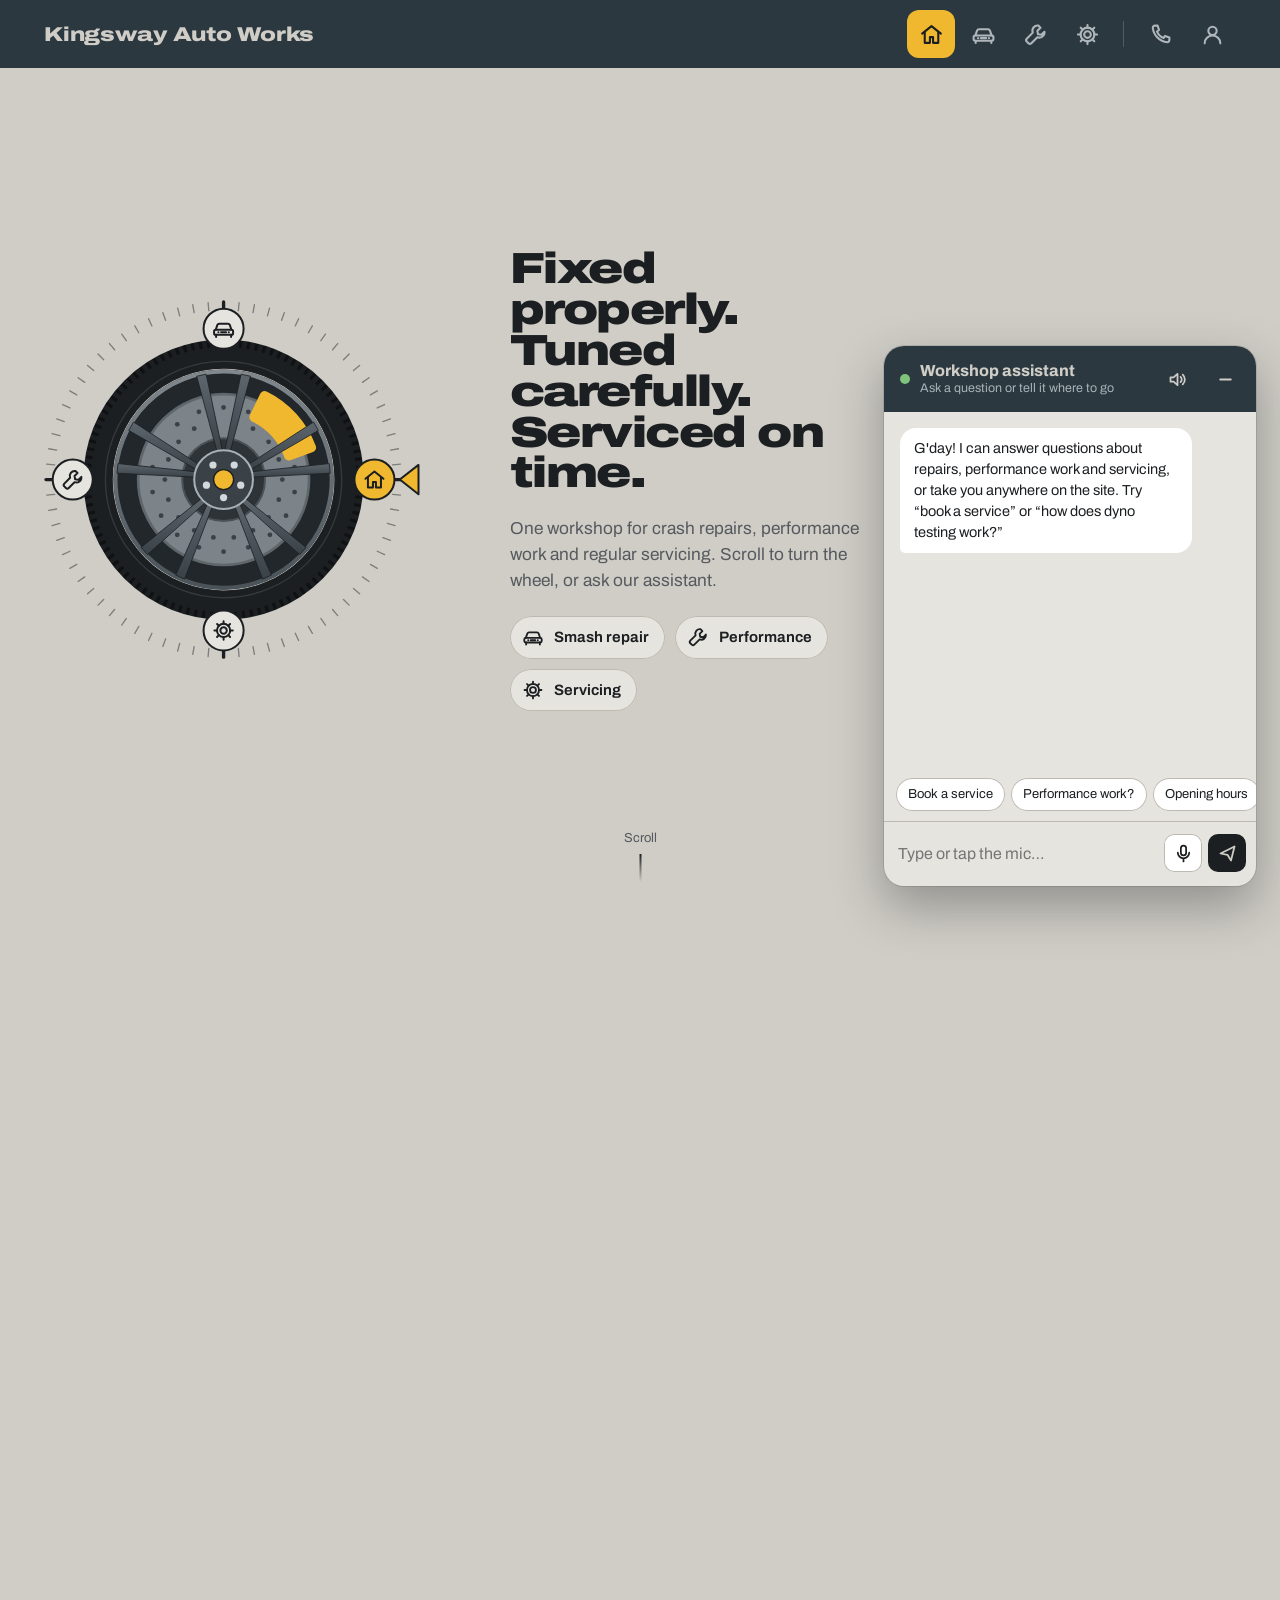
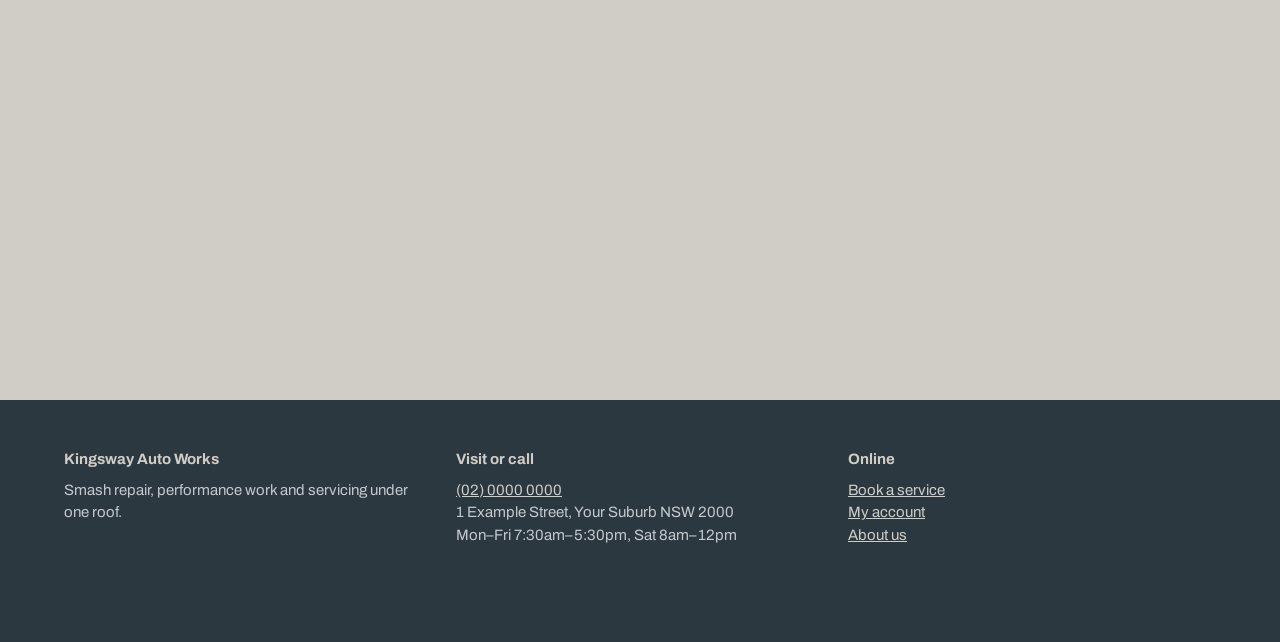
==== index.html @ 2e34a200 "Add files via upload" ====
<!doctype html>
<html lang="en" class="snap">
<head>
<meta charset="utf-8">
<meta name="viewport" content="width=device-width, initial-scale=1, viewport-fit=cover">
<title>Kingsway Auto Works</title>
<meta name="description" content="Smash repair, performance work and servicing.">
<link rel="preconnect" href="https://fonts.googleapis.com">
<link rel="preconnect" href="https://fonts.gstatic.com" crossorigin>
<link href="https://fonts.googleapis.com/css2?family=Archivo:wdth,wght@62..125,400..900&display=swap" rel="stylesheet">
<link rel="stylesheet" href="/styles.css">
</head>
<body data-page="home" data-phone="+61200000000">
<svg width="0" height="0" style="position:absolute" aria-hidden="true">
  <symbol id="i-house" viewBox="0 0 24 24"><path d="M3 11.2 12 4l9 7.2" fill="none" stroke="currentColor" stroke-width="2" stroke-linecap="round" stroke-linejoin="round"/><path d="M5.5 9.5V20h5v-5.5h3V20h5V9.5" fill="none" stroke="currentColor" stroke-width="2" stroke-linejoin="round"/></symbol>
  <symbol id="i-car" viewBox="0 0 24 24"><path d="M4 13.5 5.8 8.2A2 2 0 0 1 7.7 7h8.6a2 2 0 0 1 1.9 1.2L20 13.5" fill="none" stroke="currentColor" stroke-width="2" stroke-linejoin="round"/><rect x="2.5" y="13" width="19" height="5" rx="1.6" fill="none" stroke="currentColor" stroke-width="2"/><circle cx="6.8" cy="15.5" r="1.1" fill="currentColor"/><circle cx="17.2" cy="15.5" r="1.1" fill="currentColor"/><path d="M4.5 18v2.2M19.5 18v2.2M9.5 15.5h5" stroke="currentColor" stroke-width="2" stroke-linecap="round"/></symbol>
  <symbol id="i-wrench" viewBox="0 0 24 24"><path d="M14.7 3.4a5 5 0 0 0-5.3 6.8L3.6 16a2 2 0 0 0 0 2.8l1.6 1.6a2 2 0 0 0 2.8 0l5.8-5.8a5 5 0 0 0 6.8-5.3l-3 3-3.2-.6-.6-3.2 3-3Z" fill="none" stroke="currentColor" stroke-width="2" stroke-linejoin="round"/></symbol>
  <symbol id="i-gear" viewBox="0 0 24 24"><circle cx="12" cy="12" r="3.2" fill="none" stroke="currentColor" stroke-width="2"/><path d="M12 2.8v2.6M12 18.6v2.6M21.2 12h-2.6M5.4 12H2.8M18.5 5.5l-1.8 1.8M7.3 16.7l-1.8 1.8M18.5 18.5l-1.8-1.8M7.3 7.3 5.5 5.5" stroke="currentColor" stroke-width="2" stroke-linecap="round"/><circle cx="12" cy="12" r="6.6" fill="none" stroke="currentColor" stroke-width="2"/></symbol>
  <symbol id="i-phone" viewBox="0 0 24 24"><path d="M6.6 3.5h2.6l1.4 4.2-2 1.4a11 11 0 0 0 6.3 6.3l1.4-2 4.2 1.4v2.6a2 2 0 0 1-2 2A15.5 15.5 0 0 1 4.6 5.5a2 2 0 0 1 2-2Z" fill="none" stroke="currentColor" stroke-width="2" stroke-linejoin="round"/></symbol>
  <symbol id="i-user" viewBox="0 0 24 24"><circle cx="12" cy="8.5" r="4" fill="none" stroke="currentColor" stroke-width="2"/><path d="M4.5 20.5a7.5 7.5 0 0 1 15 0" fill="none" stroke="currentColor" stroke-width="2" stroke-linecap="round"/></symbol>
  <symbol id="i-chat" viewBox="0 0 24 24"><path d="M4 5.5h16v10H9.5L5 19.5v-4H4z" fill="none" stroke="currentColor" stroke-width="2" stroke-linejoin="round"/></symbol>
  <symbol id="i-mic" viewBox="0 0 24 24"><rect x="9" y="3" width="6" height="11" rx="3" fill="none" stroke="currentColor" stroke-width="2"/><path d="M5.5 11a6.5 6.5 0 0 0 13 0M12 17.5V21" fill="none" stroke="currentColor" stroke-width="2" stroke-linecap="round"/></symbol>
  <symbol id="i-send" viewBox="0 0 24 24"><path d="M4 12 20 4l-4 16-4-6.5z" fill="none" stroke="currentColor" stroke-width="2" stroke-linejoin="round"/></symbol>
  <symbol id="i-speaker" viewBox="0 0 24 24"><path d="M4 9.5h3.5L12 5.5v13l-4.5-4H4z" fill="none" stroke="currentColor" stroke-width="2" stroke-linejoin="round"/><path class="waves" d="M15.5 9a4 4 0 0 1 0 6M18 6.5a7.5 7.5 0 0 1 0 11" fill="none" stroke="currentColor" stroke-width="2" stroke-linecap="round"/></symbol>
  <symbol id="i-min" viewBox="0 0 24 24"><path d="M6 12h12" stroke="currentColor" stroke-width="2.2" stroke-linecap="round"/></symbol>
</svg>
<header class="ribbon">
  <a class="brand" href="/">Kingsway<span class="brand-rest"> Auto Works</span></a>
  <nav aria-label="Main">
    <a href="/" class="active" aria-current="page" aria-label="Home"><svg><use href="#i-house"/></svg><span class="tip">Home</span></a>
    <a href="/services" aria-label="Services"><svg><use href="#i-car"/></svg><span class="tip">Services</span></a>
    <a href="/performance" aria-label="Performance"><svg><use href="#i-wrench"/></svg><span class="tip">Performance</span></a>
    <a href="/servicing" aria-label="Servicing"><svg><use href="#i-gear"/></svg><span class="tip">Servicing</span></a>
    <span class="sep" aria-hidden="true"></span>
    <a href="/about" aria-label="About us"><svg><use href="#i-phone"/></svg><span class="tip">About us</span></a>
    <a href="/account" aria-label="My account"><svg><use href="#i-user"/></svg><span class="tip">My account</span></a>
  </nav>
</header>
<main>
  <section class="track" id="track" aria-label="What we do">
    <span class="anchor" id="home" style="top:0"></span>
    <span class="anchor" id="smash" style="top:100vh"></span>
    <span class="anchor" id="performance" style="top:200vh"></span>
    <span class="anchor" id="servicing" style="top:300vh"></span>

    <div class="stage">
      <div class="wheel-wrap">
        <svg class="wheel" id="wheel" viewBox="-148 -148 296 296" role="img" aria-label="Service wheel">
          <defs>
            <linearGradient id="spokeG" x1="0" y1="-1" x2="0" y2="1">
              <stop offset="0" stop-color="#9aa3aa"/><stop offset=".5" stop-color="#5d666d"/><stop offset="1" stop-color="#3a4248"/>
            </linearGradient>
            <linearGradient id="lipG" x1="0" y1="-1" x2="0" y2="1">
              <stop offset="0" stop-color="#b7bec4"/><stop offset="1" stop-color="#4a5359"/>
            </linearGradient>
          </defs>
          <g id="wheel-back"></g>
          <g id="caliper"></g>
          <g id="wheel-front"></g>
          <path d="M146 -11 L132 0 L146 11 Z" class="pointer"/>
        </svg>
      </div>

      <div class="panels">
        <article class="panel" data-key="home">
          <h1>Fixed properly.<br>Tuned carefully.<br>Serviced on time.</h1>
          <p class="lede">One workshop for crash repairs, performance work and regular servicing. Scroll to turn the wheel, or ask our assistant.</p>
          <div class="quick">
            <a href="#smash"><svg><use href="#i-car"/></svg><span>Smash repair</span></a>
            <a href="#performance"><svg><use href="#i-wrench"/></svg><span>Performance</span></a>
            <a href="#servicing"><svg><use href="#i-gear"/></svg><span>Servicing</span></a>
          </div>
        </article>

        <article class="panel" data-key="smash">
          <h2>Smash repair</h2>
          <p class="lede">From car-park scrapes to major collisions, we return your car to its pre-accident condition and deal with your insurer for you.</p>
          <ul class="features">
            <li>Panel beating and dent removal</li>
            <li>Computer-matched paint</li>
            <li>Chassis measuring and straightening</li>
            <li>Insurance and private claims</li>
          </ul>
          <div class="actions">
            <a class="btn" href="/services">See all services</a>
            <button class="btn ghost" data-ask="I need a smash repair quote. What do you need from me?">Get a repair quote</button>
          </div>
        </article>

        <article class="panel" data-key="performance">
          <h2>Performance</h2>
          <p class="lede">Measured gains, not guesswork. Every build is planned around how you drive and checked on the dyno before it leaves.</p>
          <ul class="features">
            <li>Dyno testing and tuning</li>
            <li>Staged build upgrades</li>
            <li>Suspension and brake packages</li>
            <li>Diagnosis and parts repair</li>
          </ul>
          <div class="actions">
            <a class="btn" href="/performance">How we work</a>
            <button class="btn ghost" data-ask="I'd like to plan a performance upgrade. Where should I start?">Plan an upgrade</button>
          </div>
        </article>

        <article class="panel" data-key="servicing">
          <h2>Servicing</h2>
          <p class="lede">Logbook and general servicing that keeps your warranty intact. Book online and we'll keep track of when your next one is due.</p>
          <ul class="features">
            <li>Logbook, basic and major services</li>
            <li>Brakes, tyres and suspension</li>
            <li>Fault scans and service resets</li>
            <li>Reminders for your next service</li>
          </ul>
          <div class="actions">
            <a class="btn" href="/account#book">Book a service</a>
            <a class="btn ghost" href="/servicing">What's included</a>
          </div>
        </article>
      </div>

      <p class="scroll-hint" aria-hidden="true">Scroll</p>
    </div>
  </section>
</main>
<footer class="site-foot">
  <div><strong>Kingsway Auto Works</strong>Smash repair, performance work and servicing under one roof.</div>
  <div><strong>Visit or call</strong><a href="tel:+61200000000">(02) 0000 0000</a><br>1 Example Street, Your Suburb NSW 2000<br>Mon–Fri 7:30am–5:30pm, Sat 8am–12pm</div>
  <div><strong>Online</strong><a href="/account#book">Book a service</a><br><a href="/account">My account</a><br><a href="/about">About us</a></div>
</footer>

<div id="assistant" class="assistant">
  <button class="launcher" type="button" aria-label="Open assistant"><svg><use href="#i-chat"/></svg></button>
  <section class="chat" aria-label="Workshop assistant" role="dialog">
    <header class="chat-head">
      <span class="status" aria-hidden="true"></span>
      <div class="chat-title"><strong>Workshop assistant</strong><span>Ask a question or tell it where to go</span></div>
      <button class="icon-btn voice" type="button" aria-pressed="false" aria-label="Read replies aloud"><svg><use href="#i-speaker"/></svg></button>
      <button class="icon-btn minimise" type="button" aria-label="Minimise assistant"><svg><use href="#i-min"/></svg></button>
    </header>
    <div class="log" aria-live="polite"></div>
    <div class="chips">
      <button type="button" data-ask="Book me a service">Book a service</button>
      <button type="button" data-ask="What performance work do you do?">Performance work?</button>
      <button type="button" data-ask="What are your opening hours?">Opening hours</button>
    </div>
    <form class="composer" autocomplete="off">
      <input name="q" type="text" placeholder="Type or tap the mic…" aria-label="Message">
      <button class="icon-btn mic" type="button" aria-label="Speak"><svg><use href="#i-mic"/></svg></button>
      <button class="icon-btn send" type="submit" aria-label="Send"><svg><use href="#i-send"/></svg></button>
    </form>
  </section>
</div>
<script src="/app.js" defer></script>
</body>
</html>
---- styles.css ----
:root{
  --primer:#cfcdc6;      /* page: primer grey */
  --primer-2:#bdbab2;    /* rules, quiet surfaces */
  --sheet:#e6e4de;       /* raised surfaces */
  --ink:#1c1f22;         /* text, tyres */
  --steel:#2b3840;       /* ribbon, headers */
  --signal:#f0b82e;      /* the one accent: caliper yellow */
  --muted:#565a5e;
  --ribbon-h:68px;
  --gutter:clamp(18px,5vw,80px);
  --font:"Archivo","Helvetica Neue",Arial,sans-serif;
}
*{box-sizing:border-box;margin:0;padding:0}
html{scroll-behavior:smooth;background:var(--primer)}
html.snap{scroll-snap-type:y proximity}
body{font-family:var(--font);font-variation-settings:"wdth" 100;color:var(--ink);background:var(--primer);-webkit-font-smoothing:antialiased;overflow-x:hidden;line-height:1.5}
a{color:inherit}
svg{display:block}
button{font:inherit;color:inherit;cursor:pointer;border:0;background:none}
:focus-visible{outline:3px solid var(--signal);outline-offset:3px;border-radius:6px}

/* ---------- Ribbon ---------- */
.ribbon{position:fixed;inset:0 0 auto 0;z-index:50;height:calc(var(--ribbon-h) + env(safe-area-inset-top,0px));padding:env(safe-area-inset-top,0px) clamp(14px,4vw,44px) 0;display:flex;align-items:center;justify-content:space-between;gap:16px;background:var(--steel);color:var(--primer)}
.brand{font-weight:850;font-variation-settings:"wdth" 125;font-size:clamp(15px,1.8vw,20px);letter-spacing:-.01em;text-decoration:none;white-space:nowrap}
.ribbon nav{display:flex;align-items:center;gap:4px}
.ribbon nav a{position:relative;width:48px;height:48px;display:grid;place-items:center;border-radius:12px;color:#aeb6bb;text-decoration:none;transition:background .2s,color .2s}
.ribbon nav a svg{width:25px;height:25px}
.ribbon nav a:hover{color:var(--primer);background:rgba(255,255,255,.07)}
.ribbon nav a.active,.ribbon nav a[aria-current]{background:var(--signal);color:var(--ink)}
.ribbon .sep{width:1px;height:26px;background:rgba(255,255,255,.18);margin:0 8px}
.tip{position:absolute;top:calc(100% + 8px);left:50%;transform:translate(-50%,-4px);background:var(--ink);color:var(--primer);font-size:12px;padding:4px 8px;border-radius:6px;white-space:nowrap;opacity:0;pointer-events:none;transition:opacity .15s,transform .15s}
.ribbon nav a:hover .tip,.ribbon nav a:focus-visible .tip{opacity:1;transform:translate(-50%,0)}

/* ---------- Wheel track ---------- */
.track{position:relative;height:400vh}
.anchor{position:absolute;left:0;width:1px;height:1px;scroll-snap-align:start}
.stage{position:sticky;top:0;height:100vh;height:100dvh;overflow:hidden;display:grid;grid-template-columns:minmax(0,1.1fr) minmax(0,1fr);align-items:center;gap:clamp(20px,4vw,72px);padding:calc(var(--ribbon-h) + env(safe-area-inset-top,0px) + 20px) clamp(18px,5vw,80px) calc(28px + env(safe-area-inset-bottom,0px))}
.wheel-wrap{width:min(100%,calc(100vh - var(--ribbon-h) - 60px));aspect-ratio:1;justify-self:center;margin-left:-6vw}
.wheel{width:100%;height:100%;overflow:visible}
.wheel .pointer{fill:var(--signal);stroke:var(--ink);stroke-width:1.5;stroke-linejoin:round}
.marker{cursor:pointer}
.marker circle{fill:var(--sheet);stroke:var(--ink);stroke-width:1.5;transition:fill .25s}
.marker use{color:var(--ink)}
.marker.active circle{fill:var(--signal)}

.panels{position:relative;height:min(600px,100%)}
.panel{position:absolute;inset:0;display:flex;flex-direction:column;justify-content:center;gap:22px;opacity:0;visibility:hidden;will-change:opacity,transform}
.panel h1,.panel h2{font-weight:900;font-variation-settings:"wdth" 125;font-size:clamp(36px,4vw,72px);line-height:.94;letter-spacing:-.035em}
.panel h1{font-size:clamp(30px,3.4vw,58px)}
.lede{font-size:clamp(16px,1.35vw,19px);max-width:44ch;color:var(--muted)}
.features{list-style:none;display:grid;grid-template-columns:repeat(2,minmax(0,1fr));gap:0 28px;max-width:560px;border-top:2px solid var(--ink)}
.features li{padding:11px 0;border-bottom:1px solid var(--primer-2);font-weight:550;font-size:15px}
.actions{display:flex;flex-wrap:wrap;gap:10px}
.btn{display:inline-flex;align-items:center;height:48px;padding:0 22px;border-radius:999px;background:var(--ink);color:var(--primer);font-weight:650;font-size:15px;text-decoration:none;transition:transform .15s}
.btn:hover{transform:translateY(-1px)}
.btn.ghost{background:transparent;color:var(--ink);box-shadow:inset 0 0 0 2px var(--ink)}
.quick{display:flex;flex-wrap:wrap;gap:10px}
.quick a{display:flex;align-items:center;gap:10px;padding:10px 16px 10px 12px;border-radius:999px;background:var(--sheet);text-decoration:none;font-weight:650;font-size:15px;box-shadow:inset 0 0 0 1px var(--primer-2)}
.quick a svg{width:22px;height:22px}
.quick a:hover{background:var(--signal)}
.scroll-hint{position:absolute;left:50%;bottom:calc(18px + env(safe-area-inset-bottom,0px));transform:translateX(-50%);font-size:13px;color:var(--muted);display:flex;flex-direction:column;align-items:center;gap:6px;transition:opacity .3s}
.scroll-hint::after{content:"";width:2px;height:28px;background:linear-gradient(var(--ink),transparent);animation:drip 1.8s ease-in-out infinite}
@keyframes drip{0%{transform:scaleY(0);transform-origin:top}50%{transform:scaleY(1);transform-origin:top}51%{transform-origin:bottom}100%{transform:scaleY(0);transform-origin:bottom}}

/* ---------- About ---------- */
.about{min-height:100vh;display:grid;grid-template-columns:minmax(0,1.1fr) minmax(0,1fr);gap:clamp(24px,5vw,80px);align-items:center;padding:calc(var(--ribbon-h) + 48px) clamp(18px,5vw,80px) calc(120px + env(safe-area-inset-bottom,0px));background:var(--steel);color:var(--primer)}
.about h1,.about h2{font-weight:900;font-variation-settings:"wdth" 125;font-size:clamp(40px,6vw,92px);line-height:.94;letter-spacing:-.035em;margin-bottom:24px}
.about-copy p{max-width:48ch;font-size:clamp(16px,1.35vw,19px);color:#c3c9cc;margin-bottom:14px}
.call-big{display:flex;align-items:center;gap:16px;padding:22px 26px;border-radius:20px;background:var(--signal);color:var(--ink);text-decoration:none;font-weight:850;font-variation-settings:"wdth" 115;font-size:clamp(24px,2.6vw,36px);margin-bottom:28px}
.call-big svg{width:34px;height:34px;flex:none}
.contact dl div{display:grid;grid-template-columns:90px 1fr;gap:12px;padding:14px 0;border-top:1px solid rgba(255,255,255,.14)}
.contact dt{color:#98a2a7;font-size:14px}
.contact dd{font-weight:550}

/* ---------- Assistant ---------- */
.assistant{position:fixed;right:clamp(12px,2vw,24px);bottom:calc(14px + env(safe-area-inset-bottom,0px));z-index:60;display:flex;flex-direction:column;align-items:flex-end}
.launcher{width:60px;height:60px;border-radius:50%;background:var(--signal);color:var(--ink);display:grid;place-items:center;box-shadow:0 8px 24px rgba(28,31,34,.3)}
.launcher svg{width:26px;height:26px}
.chat{display:none;width:min(372px,calc(100vw - 24px));height:min(540px,calc(100dvh - var(--ribbon-h) - 40px));flex-direction:column;background:var(--sheet);border-radius:20px;overflow:hidden;box-shadow:0 20px 50px rgba(28,31,34,.35),0 0 0 1px rgba(28,31,34,.12);transform-origin:bottom right}
.assistant.open .chat{display:flex;animation:pop .22s ease-out}
.assistant.open .launcher{display:none}
@keyframes pop{from{opacity:0;transform:scale(.92)}to{opacity:1;transform:none}}
.chat-head{display:flex;align-items:center;gap:10px;padding:14px 12px 14px 16px;background:var(--steel);color:var(--primer)}
.chat-title{flex:1;min-width:0;display:flex;flex-direction:column;line-height:1.25}
.chat-title strong{font-weight:750}
.chat-title span{font-size:12.5px;color:#a9b2b7}
.status{width:10px;height:10px;border-radius:50%;background:#7fc47a;flex:none}
.assistant[data-state="listening"] .status{background:var(--signal);animation:pulse 1s infinite}
.assistant[data-state="thinking"] .status{background:#a9b2b7;animation:pulse .7s infinite}
@keyframes pulse{50%{opacity:.35}}
.icon-btn{width:38px;height:38px;border-radius:10px;display:grid;place-items:center;flex:none}
.icon-btn svg{width:21px;height:21px}
.chat-head .icon-btn:hover{background:rgba(255,255,255,.1)}
.voice[aria-pressed="false"] .waves{opacity:.25}
.voice[aria-pressed="true"]{color:var(--signal)}
.log{flex:1;overflow-y:auto;padding:16px;display:flex;flex-direction:column;gap:10px;overscroll-behavior:contain}
.msg{max-width:86%;padding:10px 14px;border-radius:16px;font-size:14.5px;line-height:1.45;white-space:pre-wrap;word-wrap:break-word}
.msg.bot{align-self:flex-start;background:#fff;border-bottom-left-radius:5px}
.msg.user{align-self:flex-end;background:var(--ink);color:var(--primer);border-bottom-right-radius:5px}
.msg.note{align-self:center;background:none;padding:0;font-size:12.5px;color:var(--muted)}
.typing{display:flex;gap:4px}
.typing i{width:7px;height:7px;border-radius:50%;background:var(--muted);animation:pulse 1s infinite}
.typing i:nth-child(2){animation-delay:.15s}.typing i:nth-child(3){animation-delay:.3s}
.chips{display:flex;gap:6px;padding:0 12px 10px;overflow-x:auto;scrollbar-width:none}
.chips button{flex:none;font-size:13px;padding:7px 12px;border-radius:999px;background:#fff;box-shadow:inset 0 0 0 1px var(--primer-2)}
.chips button:hover{background:var(--signal)}
.composer{display:flex;align-items:center;gap:6px;padding:10px 10px 12px 14px;border-top:1px solid var(--primer-2)}
.composer input{flex:1;min-width:0;height:42px;border:0;background:transparent;font:inherit;font-size:16px;color:var(--ink);outline:none}
.composer .mic,.composer .send{background:#fff;box-shadow:inset 0 0 0 1px var(--primer-2)}
.composer .send{background:var(--ink);color:var(--primer);box-shadow:none}
.composer .mic.listening{background:var(--signal);box-shadow:none;animation:pulse 1s infinite}

@media (min-width:1100px){
  .stage{transition:padding-right .3s ease}
  body.chat-docked .stage{padding-right:calc(372px + clamp(24px,3vw,48px))}
}

/* ---------- Shared pages ---------- */
.page{padding-top:calc(var(--ribbon-h) + env(safe-area-inset-top,0px))}
.about-page{padding-top:0}
.page-hero{max-width:1200px;margin:0 auto;padding:clamp(48px,8vw,104px) var(--gutter) clamp(32px,5vw,56px)}
.page-hero h1{font-weight:900;font-variation-settings:"wdth" 125;font-size:clamp(44px,7vw,108px);line-height:.92;letter-spacing:-.035em;max-width:14ch}
.page-hero .lede{margin-top:20px;font-size:clamp(17px,1.5vw,21px);max-width:54ch}
.wrap{max-width:1200px;margin:0 auto;padding:0 var(--gutter)}
.site-foot{display:grid;grid-template-columns:repeat(3,minmax(0,1fr));gap:24px;padding:48px var(--gutter) calc(96px + env(safe-area-inset-bottom,0px));background:var(--steel);color:#c3c9cc;font-size:15px}
.site-foot strong{display:block;margin-bottom:8px;color:var(--primer)}
.site-foot a{color:var(--primer)}

/* Services list */
.groups{display:grid;gap:clamp(40px,5vw,64px);padding-bottom:104px}
.group{display:grid;grid-template-columns:minmax(0,1fr) minmax(0,2fr);gap:24px;padding-top:22px;border-top:3px solid var(--ink)}
.group-head h2{display:flex;align-items:center;gap:12px;font-weight:850;font-variation-settings:"wdth" 125;font-size:clamp(26px,2.6vw,38px);line-height:1;letter-spacing:-.02em}
.group-head h2 svg{width:34px;height:34px;flex:none}
.group-head a{display:inline-block;margin-top:14px;font-weight:650}
.svc-list{list-style:none}
.svc-list li{display:grid;grid-template-columns:minmax(0,1fr) minmax(0,1.3fr);gap:16px;padding:14px 0;border-bottom:1px solid var(--primer-2)}
.svc-list li:first-child{padding-top:4px}
.svc-list strong{font-weight:650}
.svc-list span{color:var(--muted)}

/* Long pages */
.doc{display:grid;grid-template-columns:200px minmax(0,1fr);gap:clamp(24px,5vw,80px);align-items:start;padding-bottom:104px}
.toc{position:sticky;top:calc(var(--ribbon-h) + 32px);display:flex;flex-direction:column;border-left:2px solid var(--primer-2)}
.toc a{margin-left:-2px;padding:8px 0 8px 16px;border-left:2px solid transparent;color:var(--muted);font-weight:550;text-decoration:none}
.toc a:hover{color:var(--ink)}
.toc a.active{border-color:var(--ink);color:var(--ink)}
.doc-body{min-width:0;max-width:760px}
.doc-body section{padding-bottom:64px;scroll-margin-top:calc(var(--ribbon-h) + 24px)}
.doc-body h2{margin-bottom:18px;font-weight:850;font-variation-settings:"wdth" 125;font-size:clamp(28px,3vw,44px);line-height:1;letter-spacing:-.02em}
.doc-body h3{margin:28px 0 6px;font-weight:750;font-size:19px}
.doc-body p{max-width:66ch;margin-bottom:14px}
.steps{list-style:none;counter-reset:step;margin-top:20px}
.steps li{counter-increment:step;display:grid;grid-template-columns:56px 1fr;gap:4px 16px;padding:18px 0;border-top:1px solid var(--primer-2)}
.steps li::before{content:counter(step);grid-row:span 2;font-weight:900;font-variation-settings:"wdth" 125;font-size:40px;line-height:1}
.steps strong{font-weight:700;font-size:18px}
.steps span{color:var(--muted)}
.figure{margin:28px 0 8px;padding:clamp(12px,2vw,24px);border-radius:18px;background:var(--sheet)}
.figure figcaption{margin-top:12px;color:var(--muted);font-size:14px}
.dyno{width:100%;height:auto;font-family:var(--font);font-size:12px}
.dyno text{fill:var(--muted)}
.dyno .ax{font-size:12.5px;fill:var(--ink)}
.dyno .g{stroke:var(--primer-2);stroke-width:1}
.dyno .gain{fill:var(--signal);opacity:.55}
.dyno .before{fill:none;stroke:var(--muted);stroke-width:2.5;stroke-dasharray:6 5}
.dyno .after{fill:none;stroke:var(--ink);stroke-width:3.5;stroke-linejoin:round}
.dyno .legend text{fill:var(--ink);font-weight:600}
.tier-grid{display:grid;grid-template-columns:repeat(3,minmax(0,1fr));gap:12px;margin:20px 0}
.tier{padding:20px;border-radius:16px;background:var(--sheet)}
.doc-body .tier h3{margin-top:0}
.doc-body .tier p{margin:0;font-size:15px}
.doc-body .callout{padding:14px 18px;border-left:4px solid var(--signal);border-radius:0 12px 12px 0;background:var(--sheet)}
.checklist{list-style:none;border-top:2px solid var(--ink);margin-bottom:32px}
.checklist li{display:grid;grid-template-columns:minmax(0,1fr) minmax(0,1.9fr);gap:16px;padding:16px 0;border-bottom:1px solid var(--primer-2)}
.checklist strong{font-weight:700}
.checklist span{color:var(--muted)}
.cta-band{display:flex;flex-wrap:wrap;align-items:center;justify-content:space-between;gap:16px;margin-top:32px;padding:clamp(24px,4vw,40px);border-radius:20px;background:var(--steel);color:var(--primer)}
.doc-body .cta-band h2{margin:0}
.btn.light{background:var(--signal);color:var(--ink)}

/* ---------- Account ---------- */
.account{max-width:1200px;margin:0 auto;padding:0 var(--gutter) 104px}
.notice{margin-bottom:20px;padding:14px 18px;border-radius:14px;background:var(--sheet);font-weight:600}
.notice[hidden]{display:none}
.card{padding:clamp(20px,3vw,32px);border-radius:20px;background:var(--sheet)}
.card h3{margin-bottom:14px;font-weight:800;font-variation-settings:"wdth" 115;font-size:22px}
.login{max-width:440px}
.field{display:flex;flex-direction:column;gap:6px;margin-bottom:16px;min-width:0}
.field label{font-weight:650;font-size:14px}
.opt{color:var(--muted);font-weight:500}
.field input,.field select,.field textarea{width:100%;height:48px;padding:0 14px;border:1.5px solid var(--primer-2);border-radius:12px;background:#fff;color:var(--ink);font:inherit;font-size:16px}
.field textarea{height:92px;padding:12px 14px;resize:vertical}
.field input:focus,.field select:focus,.field textarea:focus{border-color:var(--ink);outline:none}
.field-row{display:grid;grid-template-columns:1fr 1fr;gap:12px}
.hint{margin-top:12px;color:var(--muted);font-size:14px}
.error{min-height:1.3em;margin-bottom:10px;color:#9f2a1d;font-weight:600;font-size:14px}
.dash-head{display:flex;flex-wrap:wrap;align-items:flex-end;justify-content:space-between;gap:16px;margin-bottom:24px}
.dash-head .hint{margin-top:4px}
.hello{font-weight:900;font-variation-settings:"wdth" 125;font-size:clamp(30px,4vw,52px);line-height:1;letter-spacing:-.03em}
.dash{display:grid;grid-template-columns:minmax(0,1.2fr) minmax(0,1fr);gap:20px;align-items:start}
.schedule{grid-row:span 2}
.status-line{max-width:28ch;font-weight:800;font-variation-settings:"wdth" 110;font-size:clamp(22px,2.2vw,30px);line-height:1.15;letter-spacing:-.01em}
.status-sub{margin-top:10px;color:var(--muted);max-width:52ch}
.timeline{list-style:none;margin-top:28px}
.tl{position:relative;display:grid;grid-template-columns:118px 1fr;gap:14px;padding:0 0 22px 32px}
.tl::before{content:"";position:absolute;left:4px;top:3px;width:18px;height:18px;border:3px solid var(--ink);border-radius:50%;background:var(--sheet);box-sizing:border-box;z-index:1}
.tl::after{content:"";position:absolute;left:11.5px;top:18px;bottom:-2px;width:3px;background:var(--primer-2)}
.tl:last-child::after{display:none}
.tl.past::before{background:var(--ink)}
.tl.booked::before,.tl.due::before{background:var(--signal)}
.tl.overdue::before{box-shadow:0 0 0 4px rgba(240,184,46,.45)}
.tl.future{color:var(--muted)}
.tl.future::before{border-color:#8a8e91}
.tl.missed{color:var(--muted)}
.tl.missed::before{border-style:dashed;border-color:#9f2a1d}
.tl.end::before{border-color:#9f2a1d;border-radius:4px;background:#9f2a1d}
.tl-date{font-weight:700;font-variant-numeric:tabular-nums}
.tl-body strong{display:block;font-weight:700}
.tl-body span{display:block;font-size:14px;color:var(--muted)}
.tl-body .grace{display:inline-block;margin-top:6px;padding:3px 10px;border-radius:999px;background:rgba(240,184,46,.4);color:var(--ink);font-size:13px}
.bk{display:grid;grid-template-columns:110px minmax(0,1fr) auto;gap:14px;align-items:start;padding:14px 0;border-top:1px solid var(--primer-2)}
.bk:first-child{border-top:0;padding-top:0}
.bk-date{font-weight:750}
.bk-date span,.bk-info span{display:block;color:var(--muted);font-size:14px;font-weight:500}
.bk-info strong{display:block;font-weight:650}
.pill{display:inline-block;margin-top:6px;padding:2px 9px;border-radius:999px;background:var(--primer);font-size:12px;font-style:normal;font-weight:600}
.bk.upcoming .pill{background:var(--signal)}
.bk.cancelled{opacity:.55}
.bk.cancelled .bk-info strong{text-decoration:line-through}
.text-btn{padding:6px 2px;color:#9f2a1d;font-weight:650;text-decoration:underline;text-underline-offset:3px}
.btn:disabled{opacity:.5;cursor:progress}

/* Admin */
.table-wrap{overflow-x:auto;margin-bottom:40px;border-radius:16px;background:var(--sheet)}
.admin-table{width:100%;border-collapse:collapse;font-size:14.5px}
.admin-table th,.admin-table td{padding:12px 14px;border-bottom:1px solid var(--primer-2);text-align:left;vertical-align:top}
.admin-table th{font-size:13px;color:var(--muted);font-weight:650;white-space:nowrap}
.admin-table tr.muted td{opacity:.5;text-decoration:line-through}
.admin-table tr.past td{color:var(--muted)}
.admin-sub{margin-bottom:6px;font-size:clamp(24px,2.4vw,34px)}

/* ---------- Small screens ---------- */
@media (max-width:860px){
  :root{--ribbon-h:60px}
  .brand{font-size:16px}
  .brand-rest{display:none}
  .ribbon nav a{width:42px;height:42px}
  .ribbon nav a svg{width:22px;height:22px}
  .ribbon .sep{margin:0 4px}
  .tip{display:none}
  .stage{grid-template-columns:1fr;grid-template-rows:auto 1fr;align-items:start;gap:8px}
  .wheel-wrap{width:min(64vw,34vh);margin:0}
  .panels{height:100%}
  .panel{justify-content:flex-start;gap:14px;padding-top:6px}
  .features{grid-template-columns:1fr 1fr;gap:0 14px}
  .features li{font-size:13px;padding:7px 0}
  .scroll-hint{display:none}
  .about{grid-template-columns:1fr}
  .ribbon{padding-left:12px;padding-right:12px}
  .ribbon nav{gap:0}
  .ribbon nav a{width:38px;height:40px}
  .ribbon .sep{margin:0 3px}
  .site-foot{grid-template-columns:1fr}
  .group{grid-template-columns:1fr}
  .svc-list li{grid-template-columns:1fr;gap:2px}
  .doc{grid-template-columns:1fr}
  .toc{position:sticky;top:calc(var(--ribbon-h) + env(safe-area-inset-top,0px));z-index:5;flex-direction:row;overflow-x:auto;scrollbar-width:none;margin:0 calc(-1 * var(--gutter));padding:0 var(--gutter);border-left:0;border-bottom:2px solid var(--primer-2);background:var(--primer)}
  .toc a{flex:none;margin:0 0 -2px;padding:12px 14px 10px 0;margin-right:14px;border-left:0;border-bottom:2px solid transparent}
  .doc-body section{scroll-margin-top:calc(var(--ribbon-h) + 64px)}
  .tier-grid{grid-template-columns:1fr}
  .checklist li{grid-template-columns:1fr;gap:4px}
  .dash{grid-template-columns:1fr}
  .schedule{grid-row:auto}
  .tl{grid-template-columns:1fr;gap:2px}
  .bk{grid-template-columns:1fr auto}
  .bk-date{grid-column:1 / -1}

  .assistant.open{left:12px;right:12px;align-items:stretch}
  .assistant.open .chat{width:auto;height:min(460px,62dvh)}
}
@media (max-width:860px) and (max-height:700px){ .features{display:none} }
@media (prefers-reduced-motion:reduce){
  html{scroll-behavior:auto}
  *,*::before,*::after{animation:none!important;transition:none!important}
}
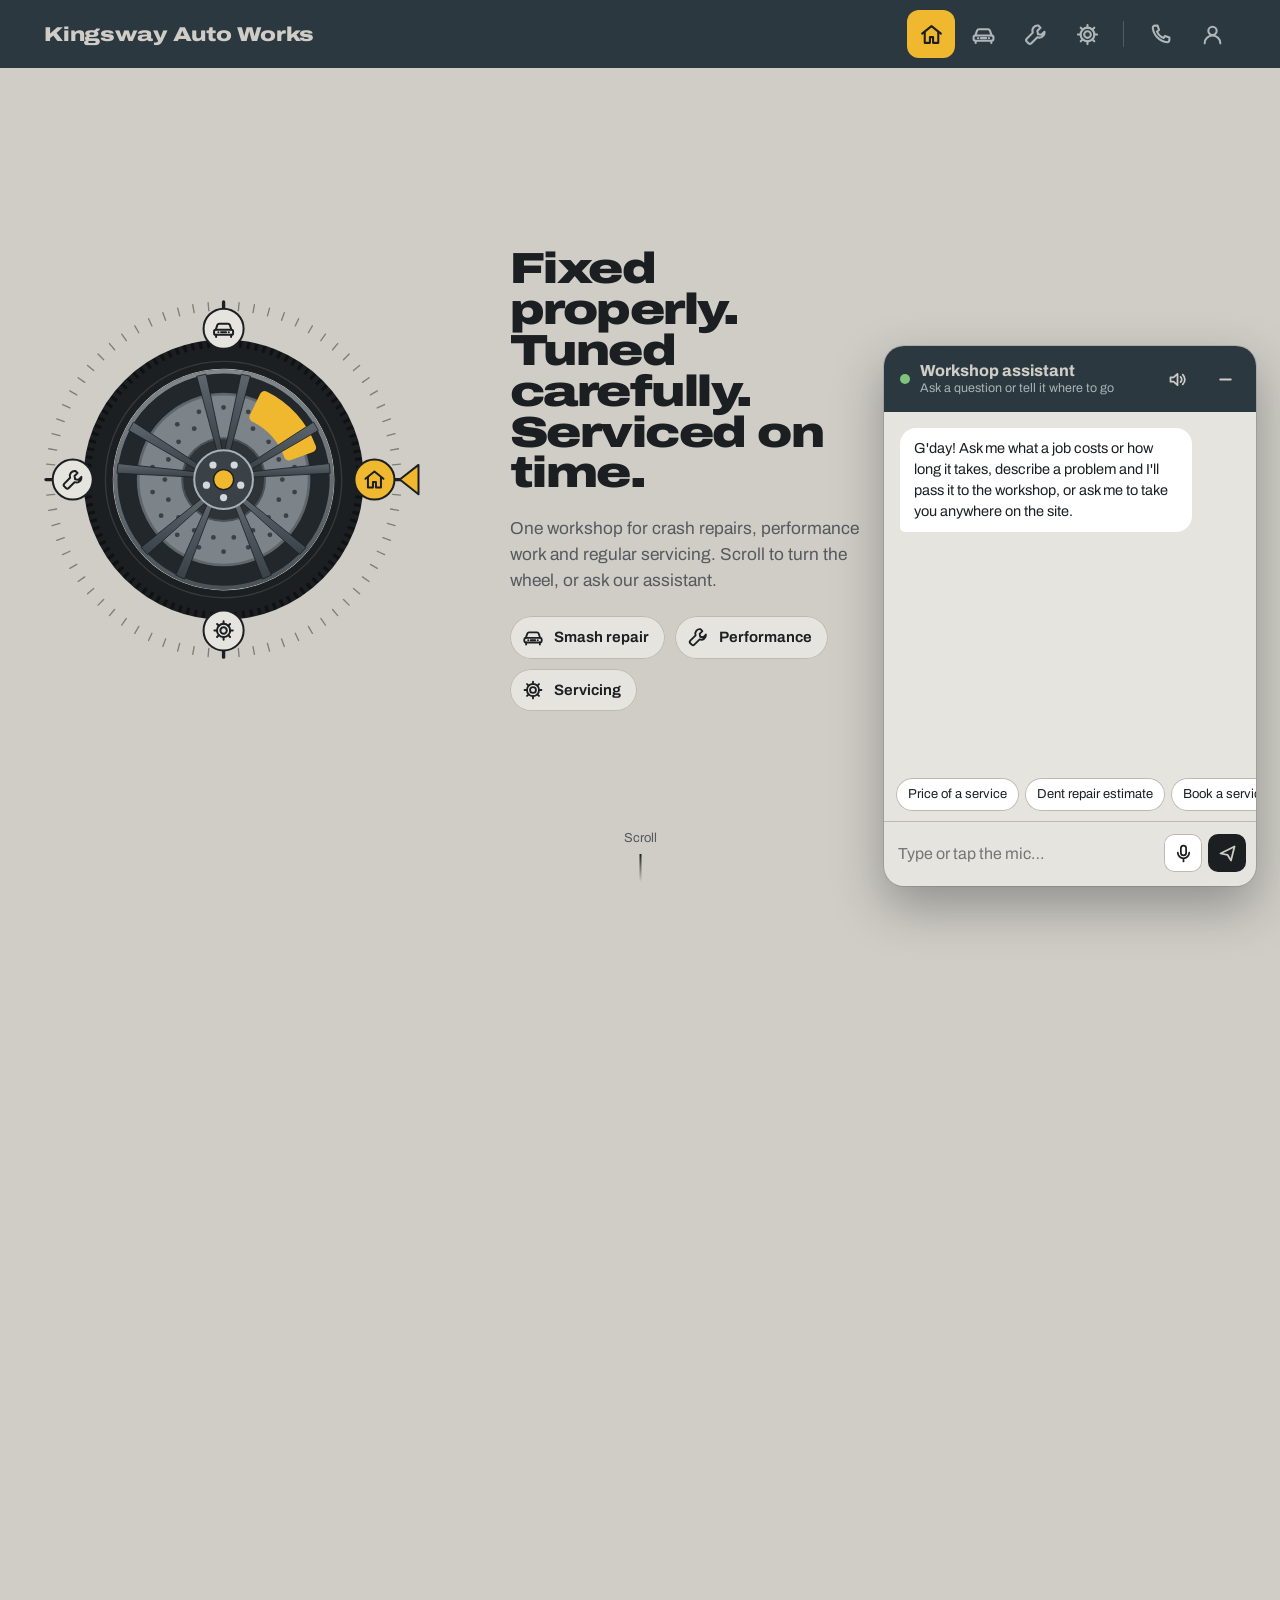
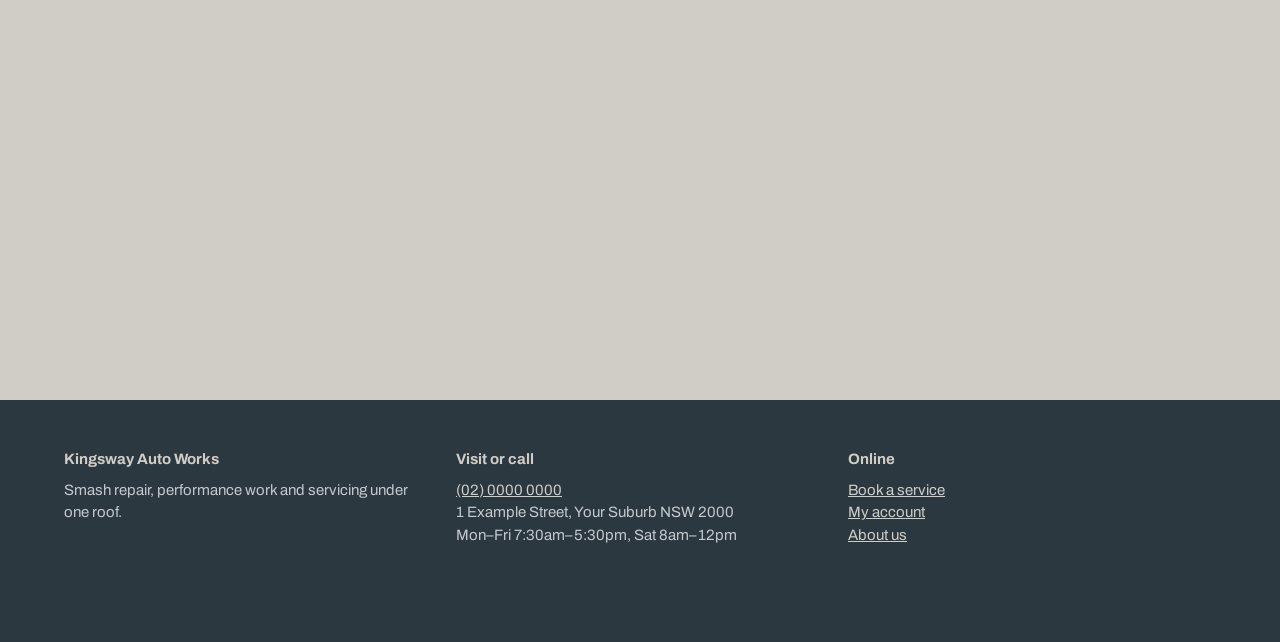
==== commit 5bc3f74f: "Add files via upload" ====
--- a/index.html
+++ b/index.html
@@ -139,9 +139,9 @@
     </header>
     <div class="log" aria-live="polite"></div>
     <div class="chips">
+      <button type="button" data-ask="How much is a logbook service?">Price of a service</button>
+      <button type="button" data-ask="I've got a dent in my door. Roughly how much and how long to fix?">Dent repair estimate</button>
       <button type="button" data-ask="Book me a service">Book a service</button>
-      <button type="button" data-ask="What performance work do you do?">Performance work?</button>
-      <button type="button" data-ask="What are your opening hours?">Opening hours</button>
     </div>
     <form class="composer" autocomplete="off">
       <input name="q" type="text" placeholder="Type or tap the mic…" aria-label="Message">
--- a/styles.css
+++ b/styles.css
@@ -13,6 +13,7 @@
 *{box-sizing:border-box;margin:0;padding:0}
 html{scroll-behavior:smooth;background:var(--primer)}
 html.snap{scroll-snap-type:y proximity}
+html.snap .site-foot{scroll-snap-align:end}
 body{font-family:var(--font);font-variation-settings:"wdth" 100;color:var(--ink);background:var(--primer);-webkit-font-smoothing:antialiased;overflow-x:hidden;line-height:1.5}
 a{color:inherit}
 svg{display:block}
@@ -238,6 +239,27 @@
 .admin-table tr.past td{color:var(--muted)}
 .admin-sub{margin-bottom:6px;font-size:clamp(24px,2.4vw,34px)}
 
+/* Estimate card in the chat */
+.est{align-self:stretch;padding:14px 16px;border-radius:16px;background:#fff;box-shadow:inset 0 0 0 2px var(--ink);font-size:14px;line-height:1.4}
+.est p{margin:0}
+.est-tag{display:inline-block;padding:2px 8px;border-radius:999px;background:var(--signal);font-size:11.5px;font-weight:700}
+.est-title{margin-top:8px!important;font-weight:700;font-size:15px}
+.est-price{margin-top:2px!important;font-weight:900;font-variation-settings:"wdth" 115;font-size:28px;line-height:1.1;letter-spacing:-.02em}
+.est-price span{font-weight:600;font-size:16px;letter-spacing:0;color:var(--muted)}
+.est-lines{list-style:none;margin:10px 0 0;border-top:1px solid var(--primer-2)}
+.est-lines li{display:flex;justify-content:space-between;gap:12px;padding:6px 0;border-bottom:1px solid var(--primer-2)}
+.est-lines li span:last-child{flex:none;font-weight:650}
+.est-time{margin-top:10px;padding:10px 12px;border-radius:12px;background:var(--sheet)}
+.est-time strong{display:block}
+.est-time span{color:var(--muted);font-size:13px}
+.est-note{margin-top:8px!important;font-size:13px;color:var(--muted)}
+.est-note strong{color:var(--ink);font-weight:650}
+.est-sample{margin-top:8px!important;padding:6px 10px;border-radius:8px;background:rgba(240,184,46,.3);font-size:12.5px;font-weight:600}
+.est-foot{margin-top:8px!important;font-size:12px;color:var(--muted)}
+.est-actions{display:flex;flex-wrap:wrap;gap:8px;margin-top:12px}
+.est-btn{display:inline-flex;align-items:center;height:36px;padding:0 14px;border-radius:999px;background:var(--ink);color:var(--primer);font-size:13.5px;font-weight:650;text-decoration:none}
+.est-btn.ghost{background:transparent;color:var(--ink);box-shadow:inset 0 0 0 1.5px var(--ink)}
+
 /* ---------- Small screens ---------- */
 @media (max-width:860px){
   :root{--ribbon-h:60px}
